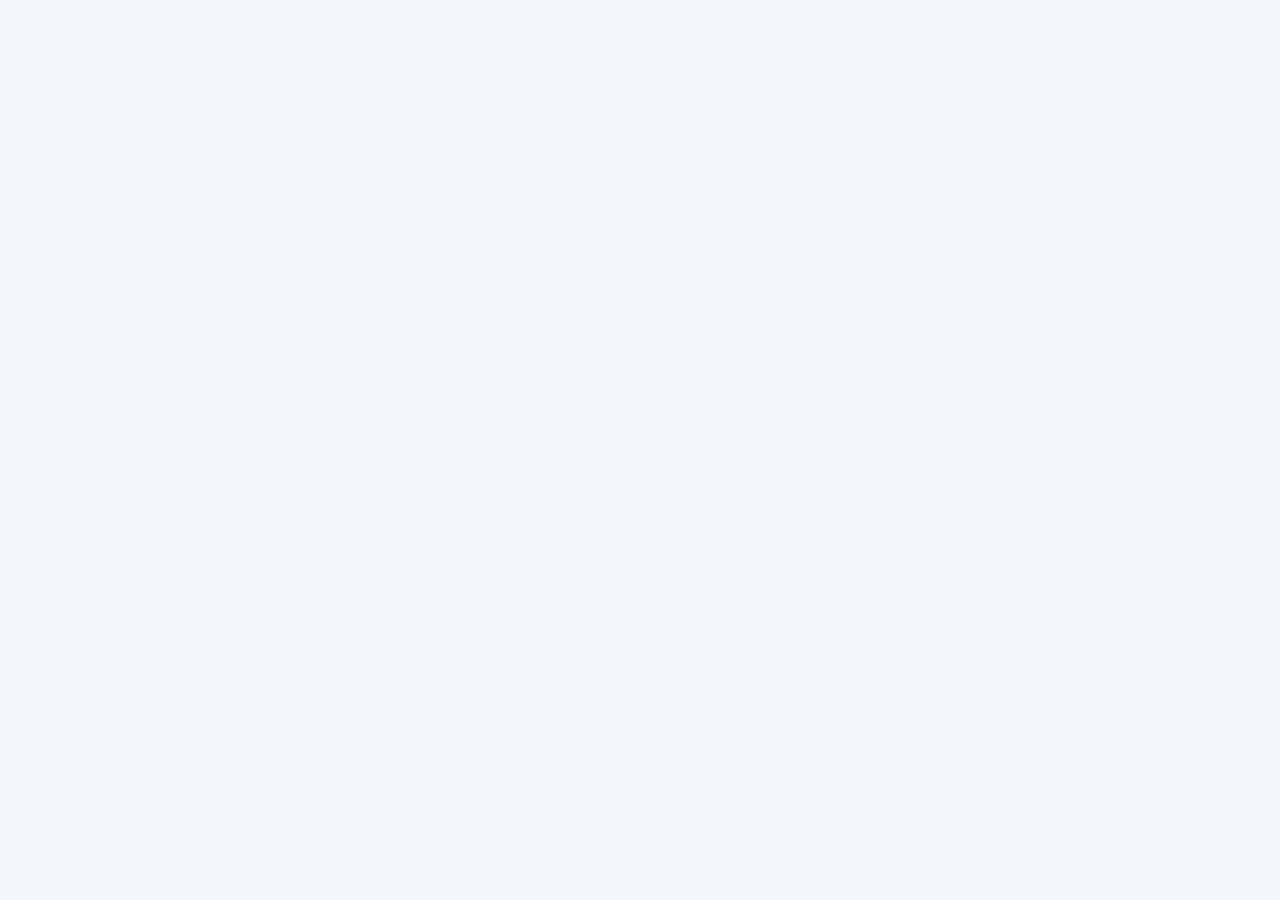
==== fast.html @ b74aecc1 "Add immediate public role entry without credential or roster handling" ====
<!doctype html><html lang="ko"><head><meta charset="utf-8"><meta name="viewport" content="width=device-width,initial-scale=1,viewport-fit=cover"><meta name="referrer" content="no-referrer"><meta http-equiv="Content-Security-Policy" content="default-src 'none'; script-src 'sha256-zLNV0dFf8gVFn8GVj5tHY0ck1Fng5SB5cap4z06IyM4='; style-src 'sha256-VxbXTCJIuy5AtRXvVt9Tuxcf2F80EE8YlLuM//jRct0='; img-src 'self'; frame-src https://script.google.com https://*.googleusercontent.com https://accounts.google.com; connect-src 'none'; base-uri 'none'; form-action 'none'; object-src 'none'"><title>모아봄 | 학교 보고서 제출함</title><link rel="icon" href="school-logo.svg" type="image/svg+xml"><link rel="preconnect" href="https://script.google.com"><style>*{box-sizing:border-box}html,body{margin:0;background:#f3f6fb;color:#20324e;font-family:system-ui,"Malgun Gothic",sans-serif}iframe{position:fixed;inset:0;width:100%;height:100vh;height:100dvh;border:0}#public-entry{position:fixed;inset:0;z-index:2;display:grid;grid-template-columns:1fr 1fr;background:#f3f6fb;overflow:auto}header{display:flex;align-items:center;gap:14px}header strong{font-size:30px}header small{display:block;font-size:11px;font-weight:400;margin-top:5px;color:#b6c9e8}.art{background:#20324e;color:white;padding:8vw;display:flex;flex-direction:column;justify-content:center}.art h1{font-size:clamp(36px,4.5vw,64px);line-height:1.4}.art p{line-height:1.7;color:#b6c9e8}.body{display:grid;align-content:center;padding:5vw}.box{width:100%;max-width:450px;margin:auto}.badge{font-size:13px;color:#315ff4;background:#edf1ff;border-radius:5px;padding:5px 10px}.version{font-size:12px;color:#7c8da6;margin-left:12px}h2{font-size:30px;margin:24px 0 14px}.quiet{color:#7c8da6}.roles{display:flex;gap:14px;margin-top:30px}.roles button{flex:1;min-height:54px;font:700 18px inherit;background:white;color:#20324e;border:1px solid #dbe3ef;border-radius:10px;cursor:pointer}.roles button[aria-pressed=true]{background:#315ff4;color:white;border-color:#315ff4}#entry-status{min-height:44px;line-height:1.5;font-size:14px;color:#7588a5;margin-top:18px}.copyright{font-size:12px;color:#7c8da6;text-align:center;margin-top:25px}[hidden]{display:none!important}@media(max-width:700px){#public-entry{grid-template-columns:1fr}.art{display:none}.body{padding:24px;min-height:100dvh}}</style></head><body><iframe id="moabom" title="모아봄 Google 로그인 및 학교 보고서 제출함" referrerpolicy="no-referrer" sandbox="allow-scripts allow-same-origin allow-forms allow-downloads allow-modals allow-popups allow-popups-to-escape-sandbox allow-top-navigation-by-user-activation"></iframe><section id="public-entry"><div class="art"><header><img src="school-logo.svg" alt="학교 로고" width="48" height="60"><div><strong>모아봄</strong><small>SCHOOL REPORT HUB</small></div></header><h1>배움의 기록을,<br>한곳에 모으다.</h1><p>선생님과 학생을 연결하는<br>우리 학교 보고서 제출함</p></div><div class="body"><div class="box"><span class="badge">우리 학교 학습 공간</span><small class="version">v1.1</small><h2>반갑습니다.</h2><p class="quiet">로그인 유형을 선택하세요.</p><div class="roles" role="group" aria-label="로그인 유형"><button type="button" data-entry-role="teacher" aria-pressed="false">교사</button><button type="button" data-entry-role="student" aria-pressed="false">학생</button></div><p id="entry-status" role="status"></p><p class="copyright">© 2026 ellyah</p></div></div></section><noscript>JavaScript를 켜 주세요.</noscript><script>/* Public role choice only. No account names, credentials, rosters or sessions. */
'use strict';
(()=>{
 const origin='https://2026ndjhs.github.io',channel='moabom-pages-v1';
 const frame=document.querySelector('#moabom'),entry=document.querySelector('#public-entry'),status=document.querySelector('#entry-status');
 const target='https://script.google.com/macros/s/AKfycbwNx-tav4ugldAqagWKFkDG95o9bsc81qoh_vr4iOrEs1RVWPEumuZxIBYTlrE2ebY/exec?embed=moabom-pages-v1&moabom_host=github-pages-v1';
 if(window.self!==window.top){status.textContent='모아봄 공식 주소에서 열어 주세요.';return;}
 let source=null,sourceOrigin='',nonce='',ready=false,role='',timer;
 const allowedOrigin=value=>{try{const u=new URL(value);return u.protocol==='https:'&&(u.hostname==='script.google.com'||u.hostname.endsWith('.googleusercontent.com'));}catch(error){return false;}};
 function openRole(){if(!ready||!role)return;status.textContent='Google에서 로그인 입력창을 열고 있습니다.';source.postMessage({type:'moabom:entry-role',channel,nonce,role},sourceOrigin);}
 document.querySelectorAll('[data-entry-role]').forEach(button=>button.addEventListener('click',()=>{role=button.dataset.entryRole;document.querySelectorAll('[data-entry-role]').forEach(b=>b.setAttribute('aria-pressed',String(b===button)));status.textContent=ready?'로그인 입력창을 열고 있습니다.':'Google 로그인 서버에 연결하고 있습니다.';openRole();}));
 window.addEventListener('message',event=>{
  if(!allowedOrigin(event.origin)||!event.source||event.source===window)return;
  try{if(event.source.top!==window)return;}catch(error){return;}
  const d=event.data;if(!d||d.channel!==channel||typeof d.nonce!=='string'||!/^[a-f0-9-]{36}$/i.test(d.nonce))return;
  if(d.type==='moabom:hello'){source=event.source;sourceOrigin=event.origin;nonce=d.nonce;source.postMessage({type:'moabom:approved',channel,nonce,path:'/moabom/'},sourceOrigin);return;}
  if(event.source!==source||event.origin!==sourceOrigin||d.nonce!==nonce)return;
  if(d.type==='moabom:entry-ready'){ready=true;clearTimeout(timer);status.textContent='';if(d.authenticated===true){entry.hidden=true;return;}openRole();}
  if(d.type==='moabom:entry-open'){entry.hidden=true;}
 });
 frame.addEventListener('load',()=>{if(!source){clearTimeout(timer);entry.hidden=true;}});
 frame.src=target;
 timer=setTimeout(()=>{if(!ready&&!entry.hidden)status.textContent='Google 연결이 늦어지고 있습니다. 잠시 기다려 주세요.';},15000);
})();</script></body></html>
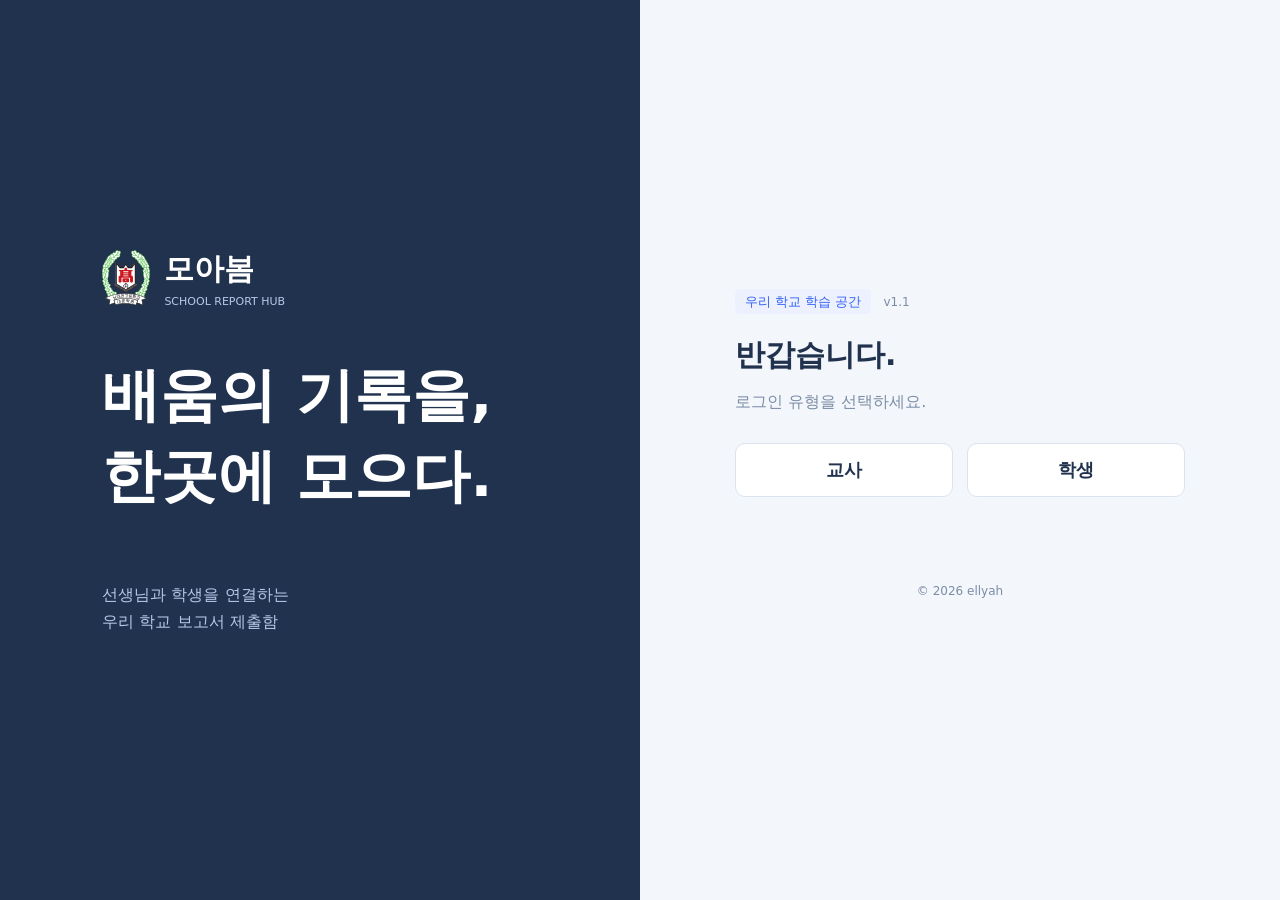
==== commit 89b89e24: "Activate verified public role entry for deployed Apps Script 72" ====
--- a/fast.html
+++ b/fast.html
@@ -1,4 +1,4 @@
-<!doctype html><html lang="ko"><head><meta charset="utf-8"><meta name="viewport" content="width=device-width,initial-scale=1,viewport-fit=cover"><meta name="referrer" content="no-referrer"><meta http-equiv="Content-Security-Policy" content="default-src 'none'; script-src 'sha256-zLNV0dFf8gVFn8GVj5tHY0ck1Fng5SB5cap4z06IyM4='; style-src 'sha256-VxbXTCJIuy5AtRXvVt9Tuxcf2F80EE8YlLuM//jRct0='; img-src 'self'; frame-src https://script.google.com https://*.googleusercontent.com https://accounts.google.com; connect-src 'none'; base-uri 'none'; form-action 'none'; object-src 'none'"><title>모아봄 | 학교 보고서 제출함</title><link rel="icon" href="school-logo.svg" type="image/svg+xml"><link rel="preconnect" href="https://script.google.com"><style>*{box-sizing:border-box}html,body{margin:0;background:#f3f6fb;color:#20324e;font-family:system-ui,"Malgun Gothic",sans-serif}iframe{position:fixed;inset:0;width:100%;height:100vh;height:100dvh;border:0}#public-entry{position:fixed;inset:0;z-index:2;display:grid;grid-template-columns:1fr 1fr;background:#f3f6fb;overflow:auto}header{display:flex;align-items:center;gap:14px}header strong{font-size:30px}header small{display:block;font-size:11px;font-weight:400;margin-top:5px;color:#b6c9e8}.art{background:#20324e;color:white;padding:8vw;display:flex;flex-direction:column;justify-content:center}.art h1{font-size:clamp(36px,4.5vw,64px);line-height:1.4}.art p{line-height:1.7;color:#b6c9e8}.body{display:grid;align-content:center;padding:5vw}.box{width:100%;max-width:450px;margin:auto}.badge{font-size:13px;color:#315ff4;background:#edf1ff;border-radius:5px;padding:5px 10px}.version{font-size:12px;color:#7c8da6;margin-left:12px}h2{font-size:30px;margin:24px 0 14px}.quiet{color:#7c8da6}.roles{display:flex;gap:14px;margin-top:30px}.roles button{flex:1;min-height:54px;font:700 18px inherit;background:white;color:#20324e;border:1px solid #dbe3ef;border-radius:10px;cursor:pointer}.roles button[aria-pressed=true]{background:#315ff4;color:white;border-color:#315ff4}#entry-status{min-height:44px;line-height:1.5;font-size:14px;color:#7588a5;margin-top:18px}.copyright{font-size:12px;color:#7c8da6;text-align:center;margin-top:25px}[hidden]{display:none!important}@media(max-width:700px){#public-entry{grid-template-columns:1fr}.art{display:none}.body{padding:24px;min-height:100dvh}}</style></head><body><iframe id="moabom" title="모아봄 Google 로그인 및 학교 보고서 제출함" referrerpolicy="no-referrer" sandbox="allow-scripts allow-same-origin allow-forms allow-downloads allow-modals allow-popups allow-popups-to-escape-sandbox allow-top-navigation-by-user-activation"></iframe><section id="public-entry"><div class="art"><header><img src="school-logo.svg" alt="학교 로고" width="48" height="60"><div><strong>모아봄</strong><small>SCHOOL REPORT HUB</small></div></header><h1>배움의 기록을,<br>한곳에 모으다.</h1><p>선생님과 학생을 연결하는<br>우리 학교 보고서 제출함</p></div><div class="body"><div class="box"><span class="badge">우리 학교 학습 공간</span><small class="version">v1.1</small><h2>반갑습니다.</h2><p class="quiet">로그인 유형을 선택하세요.</p><div class="roles" role="group" aria-label="로그인 유형"><button type="button" data-entry-role="teacher" aria-pressed="false">교사</button><button type="button" data-entry-role="student" aria-pressed="false">학생</button></div><p id="entry-status" role="status"></p><p class="copyright">© 2026 ellyah</p></div></div></section><noscript>JavaScript를 켜 주세요.</noscript><script>/* Public role choice only. No account names, credentials, rosters or sessions. */
+<!doctype html><html lang="ko"><head><meta charset="utf-8"><meta name="viewport" content="width=device-width,initial-scale=1,viewport-fit=cover"><meta name="referrer" content="no-referrer"><meta http-equiv="Content-Security-Policy" content="default-src 'none'; script-src 'sha256-KWu9U8ZPyHPxrJO3HJqR7cdCT1ikMYceHkSfroTapzM='; style-src 'sha256-lILZA5qICegjXMzcTE6iMkeFlIVbATDjOSggg9dSCBw='; img-src 'self'; frame-src https://script.google.com https://*.googleusercontent.com https://accounts.google.com; connect-src 'none'; base-uri 'none'; form-action 'none'; object-src 'none'"><title>모아봄 | 학교 보고서 제출함</title><link rel="icon" href="school-logo.svg" type="image/svg+xml"><link rel="preconnect" href="https://script.google.com"><style>*{box-sizing:border-box}html,body{margin:0;background:#f3f6fb;color:#20324e;font-family:system-ui,"Malgun Gothic",sans-serif}iframe{position:fixed;inset:0;width:100%;height:100vh;height:100dvh;border:0}#public-entry{position:fixed;inset:0;z-index:2;display:grid;grid-template-columns:1fr 1fr;background:#f3f6fb;overflow:auto}header{display:flex;align-items:center;gap:14px}header strong{font-size:30px}header small{display:block;font-size:11px;font-weight:400;margin-top:5px;color:#b6c9e8}.art{background:#20324e;color:white;padding:8vw;display:flex;flex-direction:column;justify-content:center}.art h1{font-size:clamp(36px,4.5vw,64px);line-height:1.4}.art p{line-height:1.7;color:#b6c9e8}.body{display:grid;align-content:center;padding:5vw}.box{width:100%;max-width:450px;margin:auto}.badge{font-size:13px;color:#315ff4;background:#edf1ff;border-radius:5px;padding:5px 10px}.version{font-size:12px;color:#7c8da6;margin-left:12px}h2{font-size:30px;margin:24px 0 14px}.quiet{color:#7c8da6}.roles{display:flex;gap:14px;margin-top:30px}.roles button{flex:1;min-height:54px;font-family:inherit;font-size:18px;font-weight:700;background:white;color:#20324e;border:1px solid #dbe3ef;border-radius:10px;cursor:pointer}.roles button[aria-pressed=true]{background:#315ff4;color:white;border-color:#315ff4}#entry-status{min-height:44px;line-height:1.5;font-size:14px;color:#7588a5;margin-top:18px}.copyright{font-size:12px;color:#7c8da6;text-align:center;margin-top:25px}[hidden]{display:none!important}@media(max-width:700px){#public-entry{grid-template-columns:1fr}.art{display:none}.body{padding:24px;min-height:100dvh}}</style></head><body><iframe id="moabom" title="모아봄 Google 로그인 및 학교 보고서 제출함" referrerpolicy="no-referrer" sandbox="allow-scripts allow-same-origin allow-forms allow-downloads allow-modals allow-popups allow-popups-to-escape-sandbox allow-top-navigation-by-user-activation"></iframe><section id="public-entry"><div class="art"><header><img src="school-logo.svg" alt="학교 로고" width="48" height="60"><div><strong>모아봄</strong><small>SCHOOL REPORT HUB</small></div></header><h1>배움의 기록을,<br>한곳에 모으다.</h1><p>선생님과 학생을 연결하는<br>우리 학교 보고서 제출함</p></div><div class="body"><div class="box"><span class="badge">우리 학교 학습 공간</span><small class="version">v1.1</small><h2>반갑습니다.</h2><p class="quiet">로그인 유형을 선택하세요.</p><div class="roles" role="group" aria-label="로그인 유형"><button type="button" data-entry-role="teacher" aria-pressed="false">교사</button><button type="button" data-entry-role="student" aria-pressed="false">학생</button></div><p id="entry-status" role="status"></p><p class="copyright">© 2026 ellyah</p></div></div></section><noscript>JavaScript를 켜 주세요.</noscript><script>/* Public role choice only. No account names, credentials, rosters or sessions. */
 'use strict';
 (()=>{
  const origin='https://2026ndjhs.github.io',channel='moabom-pages-v1';
@@ -18,7 +18,6 @@
   if(d.type==='moabom:entry-ready'){ready=true;clearTimeout(timer);status.textContent='';if(d.authenticated===true){entry.hidden=true;return;}openRole();}
   if(d.type==='moabom:entry-open'){entry.hidden=true;}
  });
- frame.addEventListener('load',()=>{if(!source){clearTimeout(timer);entry.hidden=true;}});
  frame.src=target;
  timer=setTimeout(()=>{if(!ready&&!entry.hidden)status.textContent='Google 연결이 늦어지고 있습니다. 잠시 기다려 주세요.';},15000);
 })();</script></body></html>
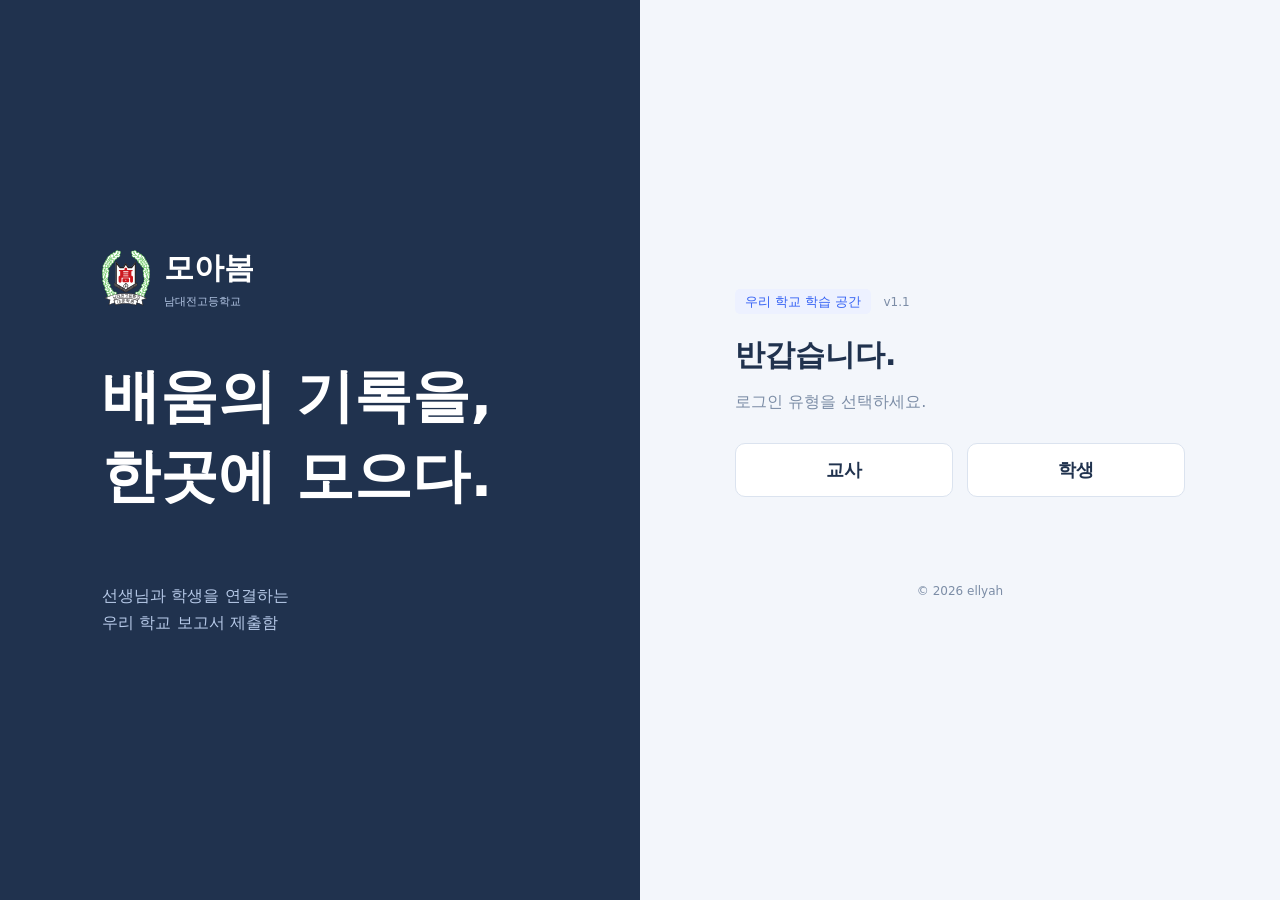
==== commit 5f0a17f8: "Show school name under Moabom branding" ====
--- a/fast.html
+++ b/fast.html
@@ -1,8 +1,9 @@
-<!doctype html><html lang="ko"><head><meta charset="utf-8"><meta name="viewport" content="width=device-width,initial-scale=1,viewport-fit=cover"><meta name="referrer" content="no-referrer"><meta http-equiv="Content-Security-Policy" content="default-src 'none'; script-src 'sha256-KWu9U8ZPyHPxrJO3HJqR7cdCT1ikMYceHkSfroTapzM='; style-src 'sha256-lILZA5qICegjXMzcTE6iMkeFlIVbATDjOSggg9dSCBw='; img-src 'self'; frame-src https://script.google.com https://*.googleusercontent.com https://accounts.google.com; connect-src 'none'; base-uri 'none'; form-action 'none'; object-src 'none'"><title>모아봄 | 학교 보고서 제출함</title><link rel="icon" href="school-logo.svg" type="image/svg+xml"><link rel="preconnect" href="https://script.google.com"><style>*{box-sizing:border-box}html,body{margin:0;background:#f3f6fb;color:#20324e;font-family:system-ui,"Malgun Gothic",sans-serif}iframe{position:fixed;inset:0;width:100%;height:100vh;height:100dvh;border:0}#public-entry{position:fixed;inset:0;z-index:2;display:grid;grid-template-columns:1fr 1fr;background:#f3f6fb;overflow:auto}header{display:flex;align-items:center;gap:14px}header strong{font-size:30px}header small{display:block;font-size:11px;font-weight:400;margin-top:5px;color:#b6c9e8}.art{background:#20324e;color:white;padding:8vw;display:flex;flex-direction:column;justify-content:center}.art h1{font-size:clamp(36px,4.5vw,64px);line-height:1.4}.art p{line-height:1.7;color:#b6c9e8}.body{display:grid;align-content:center;padding:5vw}.box{width:100%;max-width:450px;margin:auto}.badge{font-size:13px;color:#315ff4;background:#edf1ff;border-radius:5px;padding:5px 10px}.version{font-size:12px;color:#7c8da6;margin-left:12px}h2{font-size:30px;margin:24px 0 14px}.quiet{color:#7c8da6}.roles{display:flex;gap:14px;margin-top:30px}.roles button{flex:1;min-height:54px;font-family:inherit;font-size:18px;font-weight:700;background:white;color:#20324e;border:1px solid #dbe3ef;border-radius:10px;cursor:pointer}.roles button[aria-pressed=true]{background:#315ff4;color:white;border-color:#315ff4}#entry-status{min-height:44px;line-height:1.5;font-size:14px;color:#7588a5;margin-top:18px}.copyright{font-size:12px;color:#7c8da6;text-align:center;margin-top:25px}[hidden]{display:none!important}@media(max-width:700px){#public-entry{grid-template-columns:1fr}.art{display:none}.body{padding:24px;min-height:100dvh}}</style></head><body><iframe id="moabom" title="모아봄 Google 로그인 및 학교 보고서 제출함" referrerpolicy="no-referrer" sandbox="allow-scripts allow-same-origin allow-forms allow-downloads allow-modals allow-popups allow-popups-to-escape-sandbox allow-top-navigation-by-user-activation"></iframe><section id="public-entry"><div class="art"><header><img src="school-logo.svg" alt="학교 로고" width="48" height="60"><div><strong>모아봄</strong><small>SCHOOL REPORT HUB</small></div></header><h1>배움의 기록을,<br>한곳에 모으다.</h1><p>선생님과 학생을 연결하는<br>우리 학교 보고서 제출함</p></div><div class="body"><div class="box"><span class="badge">우리 학교 학습 공간</span><small class="version">v1.1</small><h2>반갑습니다.</h2><p class="quiet">로그인 유형을 선택하세요.</p><div class="roles" role="group" aria-label="로그인 유형"><button type="button" data-entry-role="teacher" aria-pressed="false">교사</button><button type="button" data-entry-role="student" aria-pressed="false">학생</button></div><p id="entry-status" role="status"></p><p class="copyright">© 2026 ellyah</p></div></div></section><noscript>JavaScript를 켜 주세요.</noscript><script>/* Public role choice only. No account names, credentials, rosters or sessions. */
+<!doctype html><html lang="ko"><head><meta charset="utf-8"><meta name="viewport" content="width=device-width,initial-scale=1,viewport-fit=cover"><meta name="referrer" content="no-referrer"><meta http-equiv="Content-Security-Policy" content="default-src 'none'; script-src 'sha256-QLjkZJSPZmxcXq8GC11COSm0xwZ4HqKWjfJW0zpxAX0=' 'sha256-PJ66K84yzG9hn5YhMxeMYDoB5tGJtEa6aXwbbPFRfnw='; style-src 'sha256-OyX1ueK/bZvlzcIDFoFUWpZhr+82VeOYDPqep1xwsMA='; img-src 'self'; frame-src https://script.google.com https://*.googleusercontent.com https://accounts.google.com; connect-src 'none'; base-uri 'none'; form-action 'none'; object-src 'none'"><title>모아봄 | 학교 보고서 제출함</title><link rel="icon" href="school-logo.svg" type="image/svg+xml"><link rel="preconnect" href="https://script.google.com"><style>*{box-sizing:border-box}html,body{margin:0;background:#f3f6fb;color:#20324e;font-family:system-ui,"Malgun Gothic",sans-serif}iframe{position:fixed;inset:0;width:100%;height:100vh;height:100dvh;border:0}#public-entry{position:fixed;inset:0;z-index:2;display:grid;grid-template-columns:1fr 1fr;background:#f3f6fb;overflow:auto}header{display:flex;align-items:center;gap:14px}header strong{font-size:30px}header small{display:block;font-size:11px;font-weight:400;margin-top:5px;color:#b6c9e8}.art{background:#20324e;color:white;padding:8vw;display:flex;flex-direction:column;justify-content:center}.art h1{font-size:clamp(36px,4.5vw,64px);line-height:1.4}.art p{line-height:1.7;color:#b6c9e8}.body{display:grid;align-content:center;padding:5vw}.box{width:100%;max-width:450px;margin:auto}.badge{font-size:13px;color:#315ff4;background:#edf1ff;border-radius:5px;padding:5px 10px}.version{font-size:12px;color:#7c8da6;margin-left:12px}h2{font-size:30px;margin:24px 0 14px}.quiet{color:#7c8da6}.roles{display:flex;gap:14px;margin-top:30px}.roles button{flex:1;min-height:54px;font-family:inherit;font-size:18px;font-weight:700;background:white;color:#20324e;border:1px solid #dbe3ef;border-radius:10px;cursor:pointer}.roles button[aria-pressed=true]{background:#315ff4;color:white;border-color:#315ff4}#entry-status{min-height:44px;line-height:1.5;font-size:14px;color:#7588a5;margin-top:18px}.copyright{font-size:12px;color:#7c8da6;text-align:center;margin-top:25px}[hidden]{display:none!important}@media(max-width:700px){#public-entry{grid-template-columns:1fr}.art{display:none}.body{padding:24px;min-height:100dvh}}#resume-screen{display:none;position:fixed;inset:0;z-index:3;background:#f3f6fb;align-items:center;justify-content:center;color:#7588a5;font-size:14px}html[data-refreshing=true] #public-entry{display:none}html[data-refreshing=true] #resume-screen:not([hidden]){display:flex}</style><script>try{if(performance.getEntriesByType('navigation')[0]?.type==='reload')document.documentElement.dataset.refreshing='true';}catch(error){}</script></head><body><iframe id="moabom" title="모아봄 Google 로그인 및 학교 보고서 제출함" referrerpolicy="no-referrer" sandbox="allow-scripts allow-same-origin allow-forms allow-downloads allow-modals allow-popups allow-popups-to-escape-sandbox allow-top-navigation-by-user-activation"></iframe><div id="resume-screen" role="status"><span id="resume-status">현재 화면을 새로고침하고 있습니다.</span></div><section id="public-entry"><div class="art"><header><img src="school-logo.svg" alt="학교 로고" width="48" height="60"><div><strong>모아봄</strong><small>남대전고등학교</small></div></header><h1>배움의 기록을,<br>한곳에 모으다.</h1><p>선생님과 학생을 연결하는<br>우리 학교 보고서 제출함</p></div><div class="body"><div class="box"><span class="badge">우리 학교 학습 공간</span><small class="version">v1.1</small><h2>반갑습니다.</h2><p class="quiet">로그인 유형을 선택하세요.</p><div class="roles" role="group" aria-label="로그인 유형"><button type="button" data-entry-role="teacher" aria-pressed="false">교사</button><button type="button" data-entry-role="student" aria-pressed="false">학생</button></div><p id="entry-status" role="status"></p><p class="copyright">© 2026 ellyah</p></div></div></section><noscript>JavaScript를 켜 주세요.</noscript><script>/* Public role choice only. No account names, credentials, rosters or sessions. */
 'use strict';
 (()=>{
  const origin='https://2026ndjhs.github.io',channel='moabom-pages-v1';
- const frame=document.querySelector('#moabom'),entry=document.querySelector('#public-entry'),status=document.querySelector('#entry-status');
+ const frame=document.querySelector('#moabom'),entry=document.querySelector('#public-entry'),status=document.querySelector('#entry-status'),resume=document.querySelector('#resume-screen');
+ function endResume(){delete document.documentElement.dataset.refreshing;if(resume)resume.hidden=true;}
  const target='https://script.google.com/macros/s/AKfycbwNx-tav4ugldAqagWKFkDG95o9bsc81qoh_vr4iOrEs1RVWPEumuZxIBYTlrE2ebY/exec?embed=moabom-pages-v1&moabom_host=github-pages-v1';
  if(window.self!==window.top){status.textContent='모아봄 공식 주소에서 열어 주세요.';return;}
  let source=null,sourceOrigin='',nonce='',ready=false,role='',timer;
@@ -15,9 +16,9 @@
   const d=event.data;if(!d||d.channel!==channel||typeof d.nonce!=='string'||!/^[a-f0-9-]{36}$/i.test(d.nonce))return;
   if(d.type==='moabom:hello'){source=event.source;sourceOrigin=event.origin;nonce=d.nonce;source.postMessage({type:'moabom:approved',channel,nonce,path:'/moabom/'},sourceOrigin);return;}
   if(event.source!==source||event.origin!==sourceOrigin||d.nonce!==nonce)return;
-  if(d.type==='moabom:entry-ready'){ready=true;clearTimeout(timer);status.textContent='';if(d.authenticated===true){entry.hidden=true;return;}openRole();}
-  if(d.type==='moabom:entry-open'){entry.hidden=true;}
+  if(d.type==='moabom:entry-ready'){ready=true;clearTimeout(timer);status.textContent='';endResume();if(d.authenticated===true){entry.hidden=true;return;}entry.hidden=false;openRole();}
+  if(d.type==='moabom:entry-open'){endResume();entry.hidden=true;}
  });
  frame.src=target;
- timer=setTimeout(()=>{if(!ready&&!entry.hidden)status.textContent='Google 연결이 늦어지고 있습니다. 잠시 기다려 주세요.';},15000);
+ timer=setTimeout(()=>{if(!ready){status.textContent='Google 연결이 늦어지고 있습니다. 잠시 기다려 주세요.';const message=document.querySelector('#resume-status');if(message)message.textContent='연결이 지연되고 있습니다. 현재 화면을 확인하는 중입니다.';}},15000);
 })();</script></body></html>
